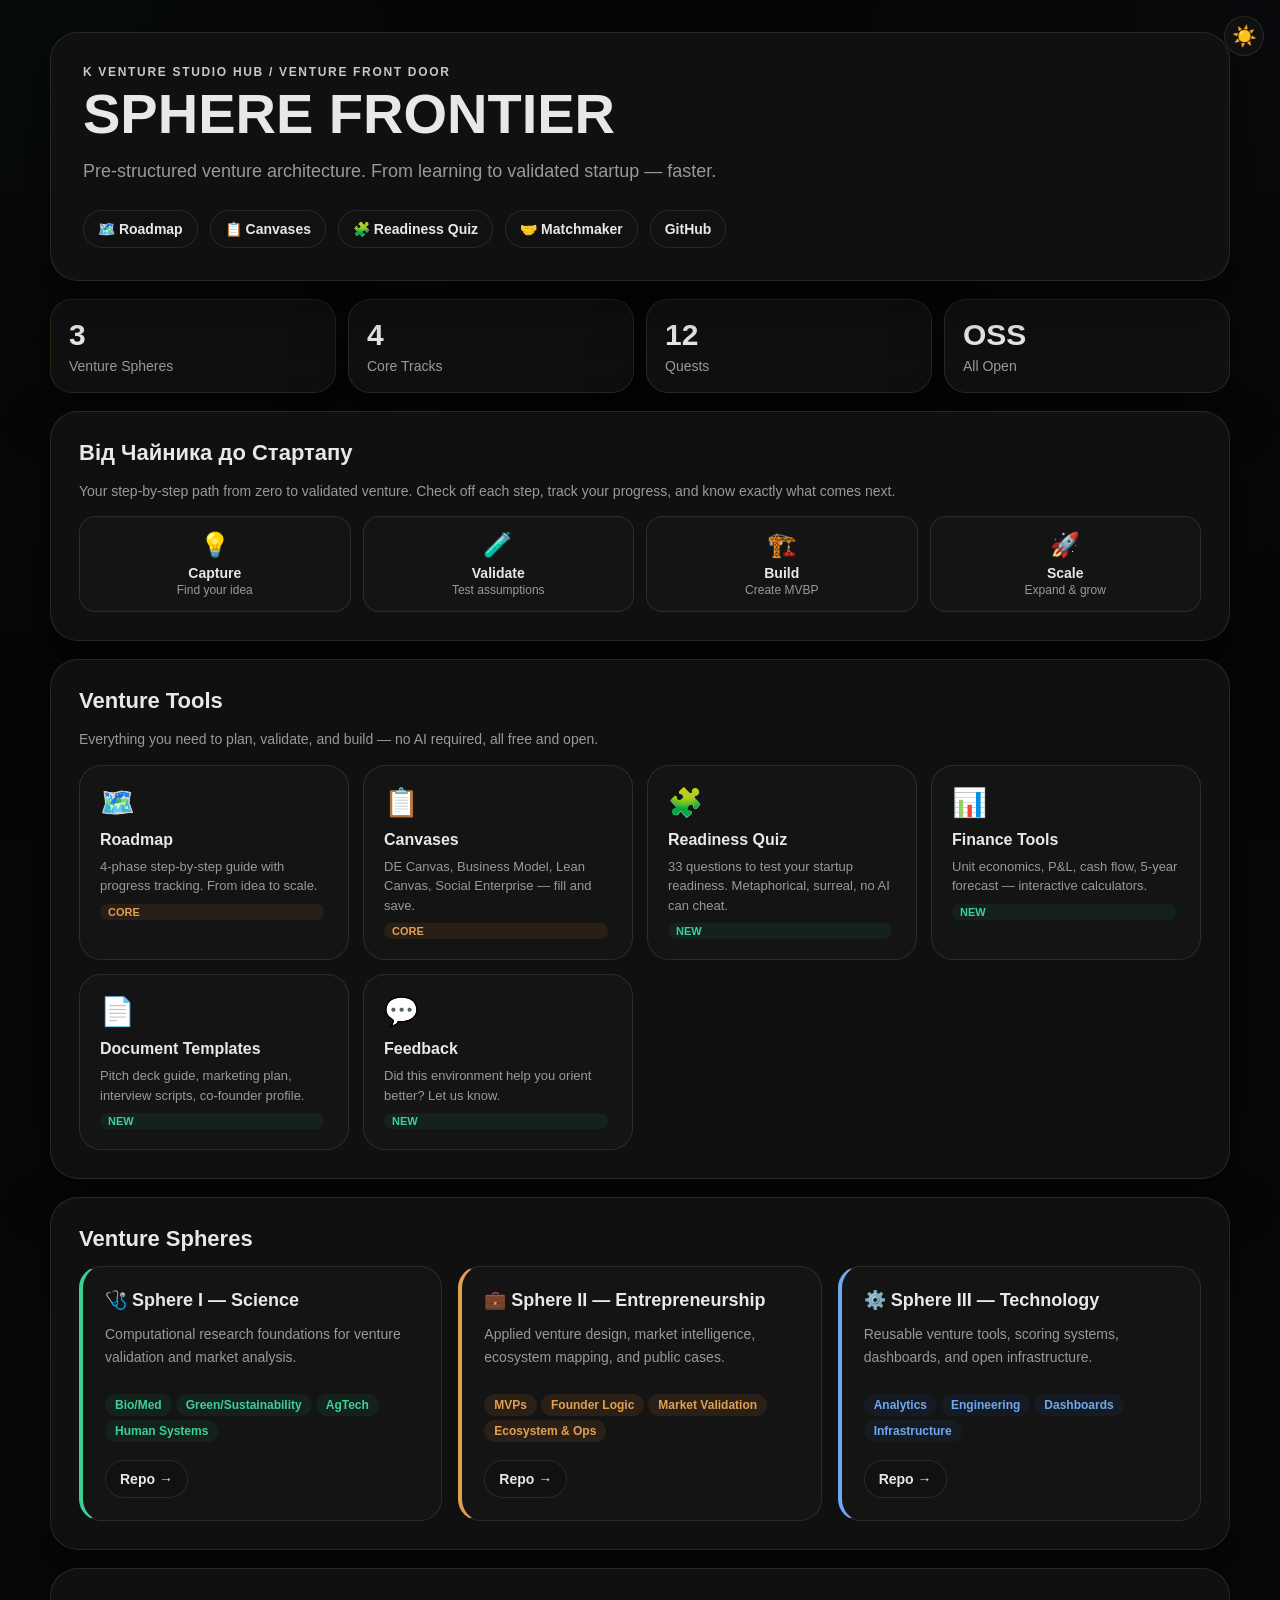
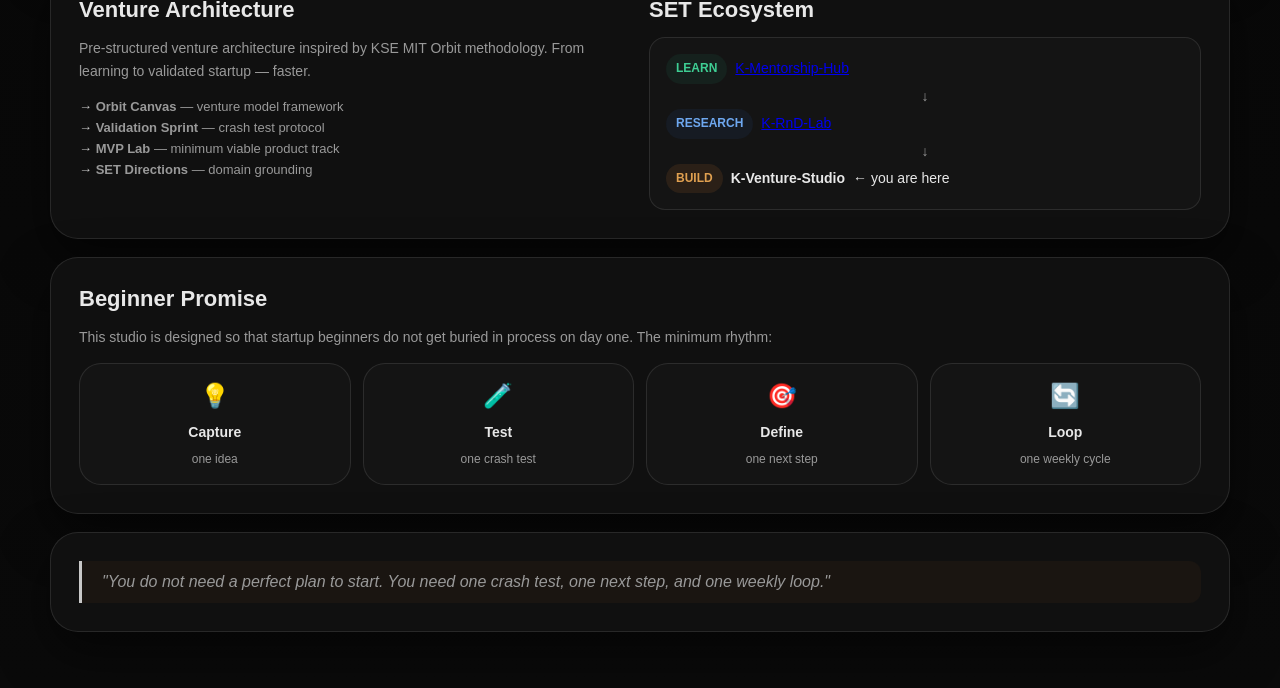
==== index.html @ 13db9752 "feat: add Matchmaker page - founder personality quiz, co-founder compass, idea readiness" ====
<!doctype html>
<html lang="en">
<head>
  <meta charset="utf-8">
  <meta name="viewport" content="width=device-width, initial-scale=1">
  <title>K Venture Studio Hub — SPHERE FRONTIER</title>
  <link rel="stylesheet" href="./assets/css/venture-studio.css">
  <style>
    .tool-grid{display:grid;grid-template-columns:repeat(auto-fill,minmax(260px,1fr));gap:14px;margin-top:14px}
    .tool-card{background:var(--card-bg);border:1px solid var(--line);border-radius:22px;padding:20px;display:flex;flex-direction:column;gap:8px;transition:all .15s;cursor:pointer;text-decoration:none;color:var(--ink)}
    .tool-card:hover{border-color:var(--accent);transform:translateY(-2px);box-shadow:0 8px 24px rgba(0,0,0,.08)}
    .tool-icon{font-size:28px;margin-bottom:4px}
    .tool-card h3{margin:0;font-size:16px}
    .tool-card p{margin:0;color:var(--muted);font-size:13px;line-height:1.5}
    .tool-tag{display:inline-block;font-size:11px;font-weight:700;padding:2px 8px;border-radius:999px;margin-right:4px}
    .tag-core{background:rgba(181,107,45,.12);color:var(--entrepreneurship)}
    .tag-new{background:rgba(30,122,94,.12);color:var(--science)}
    [data-theme="dark"] .tag-core{color:#e0a050}
    [data-theme="dark"] .tag-new{color:#3ecf94}
    .roadmap-preview{display:grid;grid-template-columns:repeat(4,1fr);gap:12px;margin-top:14px}
    .roadmap-step{text-align:center;padding:14px 8px;background:var(--card-bg);border:1px solid var(--line);border-radius:16px;transition:all .15s;text-decoration:none;color:var(--ink)}
    .roadmap-step:hover{border-color:var(--accent)}
    .roadmap-step .step-icon{font-size:24px}
    .roadmap-step .step-title{font-weight:700;font-size:14px;margin-top:6px}
    .roadmap-step .step-sub{color:var(--muted);font-size:12px;margin-top:2px}
    @media(max-width:768px){.roadmap-preview{grid-template-columns:1fr 1fr}.tool-grid{grid-template-columns:1fr}}
  </style>
</head>
<body>
  <button class="theme-toggle" id="themeToggle" aria-label="Toggle theme">🌙</button>
  <script>const t=localStorage.getItem("theme")||"dark";document.documentElement.setAttribute("data-theme",t);document.getElementById("themeToggle").textContent=t==="dark"?"☀️":"🌙";</script>
  <main class="page">
    <section class="hero">
      <p class="eyebrow">K Venture Studio Hub / venture front door</p>
      <h1>SPHERE FRONTIER</h1>
      <p class="lede">Pre-structured venture architecture. From learning to validated startup — faster.</p>
      <div class="hero-links">
        <a href="./roadmap.html">🗺️ Roadmap</a>
        <a href="./canvas.html">📋 Canvases</a>
        <a href="./quiz.html">🧩 Readiness Quiz</a>
        <a href="./matchmaker.html">🤝 Matchmaker</a>
        <a href="https://github.com/K-Venture-Studio-Hub" target="_blank" rel="noreferrer">GitHub</a>
      </div>
    </section>

    <section class="stats-row">
      <div class="stat-card entrepreneurship">
        <div class="stat-value">3</div>
        <div class="stat-label">Venture Spheres</div>
      </div>
      <div class="stat-card">
        <div class="stat-value">4</div>
        <div class="stat-label">Core Tracks</div>
      </div>
      <div class="stat-card">
        <div class="stat-value">12</div>
        <div class="stat-label">Quests</div>
      </div>
      <div class="stat-card">
        <div class="stat-value">OSS</div>
        <div class="stat-label">All Open</div>
      </div>
    </section>

    <section class="panel-section">
      <h2>Від Чайника до Стартапу</h2>
      <p style="color:var(--muted);font-size:14px;line-height:1.6">Your step-by-step path from zero to validated venture. Check off each step, track your progress, and know exactly what comes next.</p>
      <div class="roadmap-preview">
        <a href="./roadmap.html#phase-capture" class="roadmap-step">
          <div class="step-icon">💡</div>
          <div class="step-title">Capture</div>
          <div class="step-sub">Find your idea</div>
        </a>
        <a href="./roadmap.html#phase-validate" class="roadmap-step">
          <div class="step-icon">🧪</div>
          <div class="step-title">Validate</div>
          <div class="step-sub">Test assumptions</div>
        </a>
        <a href="./roadmap.html#phase-build" class="roadmap-step">
          <div class="step-icon">🏗️</div>
          <div class="step-title">Build</div>
          <div class="step-sub">Create MVBP</div>
        </a>
        <a href="./roadmap.html#phase-scale" class="roadmap-step">
          <div class="step-icon">🚀</div>
          <div class="step-title">Scale</div>
          <div class="step-sub">Expand & grow</div>
        </a>
      </div>
    </section>

    <section class="panel-section">
      <h2>Venture Tools</h2>
      <p style="color:var(--muted);font-size:14px;line-height:1.6">Everything you need to plan, validate, and build — no AI required, all free and open.</p>
      <div class="tool-grid">
        <a href="./roadmap.html" class="tool-card">
          <div class="tool-icon">🗺️</div>
          <h3>Roadmap</h3>
          <p>4-phase step-by-step guide with progress tracking. From idea to scale.</p>
          <span class="tool-tag tag-core">CORE</span>
        </a>
        <a href="./canvas.html" class="tool-card">
          <div class="tool-icon">📋</div>
          <h3>Canvases</h3>
          <p>DE Canvas, Business Model, Lean Canvas, Social Enterprise — fill and save.</p>
          <span class="tool-tag tag-core">CORE</span>
        </a>
        <a href="./quiz.html" class="tool-card">
          <div class="tool-icon">🧩</div>
          <h3>Readiness Quiz</h3>
          <p>33 questions to test your startup readiness. Metaphorical, surreal, no AI can cheat.</p>
          <span class="tool-tag tag-new">NEW</span>
        </a>
        <a href="./finance.html" class="tool-card">
          <div class="tool-icon">📊</div>
          <h3>Finance Tools</h3>
          <p>Unit economics, P&L, cash flow, 5-year forecast — interactive calculators.</p>
          <span class="tool-tag tag-new">NEW</span>
        </a>
        <a href="./templates.html" class="tool-card">
          <div class="tool-icon">📄</div>
          <h3>Document Templates</h3>
          <p>Pitch deck guide, marketing plan, interview scripts, co-founder profile.</p>
          <span class="tool-tag tag-new">NEW</span>
        </a>
        <a href="./feedback.html" class="tool-card">
          <div class="tool-icon">💬</div>
          <h3>Feedback</h3>
          <p>Did this environment help you orient better? Let us know.</p>
          <span class="tool-tag tag-new">NEW</span>
        </a>
      </div>
    </section>

    <section class="panel-section">
      <h2>Venture Spheres</h2>
      <div class="sphere-grid">
        <article class="sphere-card sphere-s">
          <h3>🩺 Sphere I — Science</h3>
          <p>Computational research foundations for venture validation and market analysis.</p>
          <div style="display:flex;gap:4px;flex-wrap:wrap;margin:6px 0"><span class="chip chip-s">Bio/Med</span><span class="chip chip-s">Green/Sustainability</span><span class="chip chip-s">AgTech</span><span class="chip chip-s">Human Systems</span></div>
          <div class="card-links">
            <a href="https://github.com/K-RnD-Lab/SPHERE-I-SCIENCE" target="_blank" rel="noreferrer" class="link-pill">Repo →</a>
          </div>
        </article>
        <article class="sphere-card sphere-e">
          <h3>💼 Sphere II — Entrepreneurship</h3>
          <p>Applied venture design, market intelligence, ecosystem mapping, and public cases.</p>
          <div style="display:flex;gap:4px;flex-wrap:wrap;margin:6px 0"><span class="chip chip-e">MVPs</span><span class="chip chip-e">Founder Logic</span><span class="chip chip-e">Market Validation</span><span class="chip chip-e">Ecosystem & Ops</span></div>
          <div class="card-links">
            <a href="https://github.com/K-Venture-Studio-Hub/SPHERE-II-ENTREPRENEURSHIP" target="_blank" rel="noreferrer" class="link-pill">Repo →</a>
          </div>
        </article>
        <article class="sphere-card sphere-t">
          <h3>⚙️ Sphere III — Technology</h3>
          <p>Reusable venture tools, scoring systems, dashboards, and open infrastructure.</p>
          <div style="display:flex;gap:4px;flex-wrap:wrap;margin:6px 0"><span class="chip chip-t">Analytics</span><span class="chip chip-t">Engineering</span><span class="chip chip-t">Dashboards</span><span class="chip chip-t">Infrastructure</span></div>
          <div class="card-links">
            <a href="https://github.com/K-RnD-Lab/SPHERE-III-TECHNOLOGY" target="_blank" rel="noreferrer" class="link-pill">Repo →</a>
          </div>
        </article>
      </div>
    </section>

    <section class="panel-section">
      <div style="display:grid;grid-template-columns:1fr 1fr;gap:18px">
        <div>
          <h2>Venture Architecture</h2>
          <p style="color:var(--muted);font-size:14px;line-height:1.6">Pre-structured venture architecture inspired by KSE MIT Orbit methodology. From learning to validated startup — faster.</p>
          <ul class="venture-list">
            <li><strong>Orbit Canvas</strong> — venture model framework</li>
            <li><strong>Validation Sprint</strong> — crash test protocol</li>
            <li><strong>MVP Lab</strong> — minimum viable product track</li>
            <li><strong>SET Directions</strong> — domain grounding</li>
          </ul>
        </div>
        <div>
          <h2>SET Ecosystem</h2>
          <div style="background:var(--card-bg);border:1px solid var(--line);border-radius:16px;padding:16px;font-size:14px;line-height:1.8">
            <div style="display:flex;align-items:center;gap:8px"><span class="chip chip-s">LEARN</span> <a href="https://sphere-mentorship-hub.vercel.app" target="_blank" rel="noreferrer">K-Mentorship-Hub</a></div>
            <div style="text-align:center;color:var(--muted)">↓</div>
            <div style="display:flex;align-items:center;gap:8px"><span class="chip chip-t">RESEARCH</span> <a href="https://sphere-rnd-lab.vercel.app" target="_blank" rel="noreferrer">K-RnD-Lab</a></div>
            <div style="text-align:center;color:var(--muted)">↓</div>
            <div style="display:flex;align-items:center;gap:8px"><span class="chip chip-e">BUILD</span> <strong>K-Venture-Studio</strong> ← you are here</div>
          </div>
        </div>
      </div>
    </section>

    <section class="panel-section">
      <h2>Beginner Promise</h2>
      <p style="color:var(--muted);font-size:14px;line-height:1.6">This studio is designed so that startup beginners do not get buried in process on day one. The minimum rhythm:</p>
      <div style="display:grid;grid-template-columns:repeat(4,1fr);gap:12px;margin-top:14px">
        <div class="direction-card" style="text-align:center">
          <div style="font-size:24px">💡</div>
          <div style="font-weight:700;font-size:14px;margin-top:4px">Capture</div>
          <div style="color:var(--muted);font-size:12px;margin-top:2px">one idea</div>
        </div>
        <div class="direction-card" style="text-align:center">
          <div style="font-size:24px">🧪</div>
          <div style="font-weight:700;font-size:14px;margin-top:4px">Test</div>
          <div style="color:var(--muted);font-size:12px;margin-top:2px">one crash test</div>
        </div>
        <div class="direction-card" style="text-align:center">
          <div style="font-size:24px">🎯</div>
          <div style="font-weight:700;font-size:14px;margin-top:4px">Define</div>
          <div style="color:var(--muted);font-size:12px;margin-top:2px">one next step</div>
        </div>
        <div class="direction-card" style="text-align:center">
          <div style="font-size:24px">🔄</div>
          <div style="font-weight:700;font-size:14px;margin-top:4px">Loop</div>
          <div style="color:var(--muted);font-size:12px;margin-top:2px">one weekly cycle</div>
        </div>
      </div>
    </section>

    <section class="panel-section">
      <blockquote style="border-left:3px solid var(--accent);margin:0;padding:12px 20px;background:rgba(181,107,45,.06);border-radius:0 12px 12px 0;font-style:italic;color:var(--muted)">
        "You do not need a perfect plan to start. You need one crash test, one next step, and one weekly loop."
      </blockquote>
    </section>
  </main>
  <script>document.getElementById("themeToggle").addEventListener("click",function(){const c=this.textContent==="🌙"?"dark":"light";document.documentElement.setAttribute("data-theme",c);localStorage.setItem("theme",c);this.textContent=c==="dark"?"☀️":"🌙";});</script>
</body>
</html>
---- assets/css/venture-studio.css ----
/* K Venture Studio Hub — warm amber/brown palette (default) */
:root{
  --bg:#f5f1e8;
  --panel:rgba(255,252,246,.88);
  --ink:#1a1207;
  --muted:#6b5c3e;
  --line:rgba(26,18,7,.12);
  --accent:#b56b2d;
  --accent-2:#1e7a5e;
  --science:#1e7a5e;
  --entrepreneurship:#b56b2d;
  --technology:#244f8f;
  --shadow:0 20px 50px rgba(26,18,7,.08);
  --card-bg:#fffdfa;
  --input-bg:#fff;
}
/* Dark theme — black */
[data-theme="dark"]{
  --bg:#0a0a0a;
  --panel:rgba(18,18,18,.92);
  --ink:#e8e8e8;
  --muted:#999;
  --line:rgba(255,255,255,.1);
  --accent:#c8c8c8;
  --accent-2:#3ecf94;
  --science:#3ecf94;
  --entrepreneurship:#e0a050;
  --technology:#6ea8f0;
  --shadow:0 20px 50px rgba(0,0,0,.5);
  --card-bg:#141414;
  --input-bg:#111;
}
*{box-sizing:border-box}
body{
  margin:0;
  color:var(--ink);
  background:
    radial-gradient(circle at top left,rgba(30,122,94,.14),transparent 26%),
    radial-gradient(circle at top right,rgba(181,107,45,.14),transparent 24%),
    linear-gradient(180deg,color-mix(in srgb,var(--bg) 0%,#faf7f1) 0%,var(--bg) 100%);
  font-family:"Segoe UI","Inter",sans-serif;
  transition:background .3s,color .3s;
}
[data-theme="dark"] body{
  background:
    radial-gradient(circle at top left,rgba(62,207,148,.03),transparent 26%),
    radial-gradient(circle at top right,rgba(110,168,240,.03),transparent 24%),
    linear-gradient(180deg,#050505 0%,var(--bg) 100%);
}
.page{width:min(1180px,calc(100vw - 32px));margin:0 auto;padding:32px 0 56px}
.hero,.panel-section{background:var(--panel);backdrop-filter:blur(10px);border:1px solid var(--line);border-radius:28px;box-shadow:var(--shadow)}
.hero{padding:32px}
.panel-section{padding:28px;margin-top:18px}
.panel-section h2{margin:0 0 14px;font-size:22px}
.eyebrow{margin:0 0 8px;text-transform:uppercase;letter-spacing:.14em;font-size:12px;color:var(--accent);font-weight:700}
.hero h1{margin:0;font-size:clamp(34px,5vw,56px);line-height:.95}
.lede{max-width:760px;color:var(--muted);font-size:18px;line-height:1.55}
.hero-links{display:flex;gap:12px;flex-wrap:wrap;margin-top:24px}
.hero-links a,.link-pill{text-decoration:none;border:1px solid var(--line);color:var(--ink);background:var(--input-bg);padding:10px 14px;border-radius:999px;font-weight:600;font-size:14px;transition:all .15s}
.hero-links a:hover,.link-pill:hover{background:var(--ink);color:#fff}
.breadcrumb{margin:0 0 16px;font-size:13px;color:var(--muted)}
.breadcrumb a{color:var(--accent);text-decoration:none}
.breadcrumb a:hover{text-decoration:underline}
.md-content{background:var(--panel);backdrop-filter:blur(10px);border:1px solid var(--line);border-radius:28px;box-shadow:var(--shadow);padding:36px 40px;max-width:860px}
.md-content h1{font-size:clamp(1.8rem,4vw,2.6rem);margin:0 0 16px;border-bottom:2px solid var(--line);padding-bottom:12px}
.md-content h2{font-size:1.5rem;margin:32px 0 12px;color:var(--ink)}
.md-content h3{font-size:1.15rem;margin:24px 0 8px;color:var(--muted)}
.md-content p{line-height:1.7;margin:0 0 12px}
.md-content ul,.md-content ol{padding-left:24px;margin:0 0 12px}
.md-content li{line-height:1.6;margin:4px 0}
.md-content blockquote{border-left:3px solid var(--accent);margin:16px 0;padding:8px 16px;background:rgba(30,122,94,.06);border-radius:0 12px 12px 0;font-style:italic;color:var(--muted)}
.md-content code{background:rgba(19,33,28,.08);padding:2px 6px;border-radius:4px;font-size:.88em;font-family:"Cascadia Code",Fira Code,monospace}
.md-content pre{background:rgba(19,33,28,.06);border:1px solid var(--line);border-radius:12px;padding:16px;overflow-x:auto;margin:12px 0}
.md-content pre code{background:none;padding:0;font-size:.82em;line-height:1.5}
.md-content table{width:100%;border-collapse:collapse;margin:12px 0;font-size:.88em}
.md-content th,.md-content td{border:1px solid var(--line);padding:8px 12px;text-align:left}
.md-content th{background:rgba(19,33,28,.05);font-weight:600}
.md-content tr:hover{background:rgba(19,33,28,.03)}
.md-content hr{border:none;border-top:1px solid var(--line);margin:24px 0}
.md-content details{border:1px solid var(--line);border-radius:12px;padding:12px 16px;margin:12px 0;background:rgba(255,255,255,.6)}
.md-content summary{cursor:pointer;font-weight:600;color:var(--muted);user-select:none}
.md-content details[open] summary{margin-bottom:8px;padding-bottom:8px;border-bottom:1px solid var(--line)}
.md-content a{color:var(--technology);text-decoration:none}
.md-content a:hover{text-decoration:underline}
.md-content.sphere-S blockquote{border-left-color:var(--science);background:rgba(30,122,94,.06)}
.md-content.sphere-E blockquote{border-left-color:var(--entrepreneurship);background:rgba(181,107,45,.06)}
.md-content.sphere-T blockquote{border-left-color:var(--technology);background:rgba(36,79,143,.06)}
.quest-layout{display:grid;grid-template-columns:240px 1fr;gap:24px}
.quest-nav{background:var(--panel);backdrop-filter:blur(10px);border:1px solid var(--line);border-radius:28px;box-shadow:var(--shadow);padding:20px 16px;position:sticky;top:24px;max-height:calc(100vh - 48px);overflow-y:auto}
.quest-nav h2{font-size:1rem;margin:0 0 12px}
.quest-nav h3{font-size:.82rem;margin:10px 0 4px}
.quest-nav a{display:block;color:var(--muted);font-size:.78rem;padding:3px 0 3px 12px;text-decoration:none;border-left:2px solid transparent;transition:all .15s}
.quest-nav a:hover,.quest-nav a.active{color:var(--ink);border-left-color:var(--technology)}
.quest-nav .nav-S a:hover,.quest-nav .nav-S a.active{border-left-color:var(--science)}
.quest-nav .nav-E a:hover,.quest-nav .nav-E a.active{border-left-color:var(--entrepreneurship)}
.quest-nav .nav-T a:hover,.quest-nav .nav-T a.active{border-left-color:var(--technology)}
.back-link{display:inline-block;color:var(--muted);font-size:.8rem;margin-bottom:12px;text-decoration:none}
.back-link:hover{color:var(--ink)}
.stats-row{display:grid;grid-template-columns:repeat(auto-fit,minmax(140px,1fr));gap:12px;margin:18px 0}
.stat-card{background:var(--panel);border:1px solid var(--line);border-radius:22px;padding:18px;box-shadow:var(--shadow)}
.stat-card.science{border-color:rgba(30,122,94,.2)}
.stat-card.entrepreneurship{border-color:rgba(181,107,45,.2)}
.stat-card.technology{border-color:rgba(36,79,143,.2)}
.stat-value{font-size:30px;font-weight:700}
.stat-label{margin-top:6px;color:var(--muted);font-size:14px}
/* Direction cards */
.direction-card{background:var(--card-bg);border:1px solid var(--line);border-radius:22px;padding:18px;display:flex;flex-direction:column;gap:10px}
.direction-card.active{border-color:var(--accent);box-shadow:0 0 0 2px rgba(30,122,94,.15)}
.direction-topline{display:flex;gap:8px;flex-wrap:wrap;align-items:center}
.chip{border-radius:999px;padding:4px 10px;font-size:12px;font-weight:700}
.chip-s{background:rgba(30,122,94,.12);color:var(--science)}
.chip-e{background:rgba(181,107,45,.14);color:var(--entrepreneurship)}
.chip-t{background:rgba(36,79,143,.12);color:var(--technology)}
.chip-bridge{background:rgba(101,63,153,.1);color:#653f99}
.chip.subtle{background:var(--line);color:var(--muted)}
.direction-card h3{margin:0;font-size:18px}
.direction-card p{margin:0;color:var(--muted);font-size:14px;line-height:1.5}
.card-meta{font-size:13px;color:var(--muted)}
.card-meta a{color:var(--technology);text-decoration:none}
.card-meta a:hover{text-decoration:underline}
.direction-card details{border:1px solid var(--line);border-radius:12px;padding:8px 12px;font-size:13px;background:var(--card-bg)}
.direction-card summary{cursor:pointer;font-weight:600;color:var(--muted);font-size:13px;user-select:none}
.direction-card details[open] summary{margin-bottom:4px;padding-bottom:4px;border-bottom:1px solid var(--line)}
.direction-card ul{margin:4px 0 0;padding-left:18px;color:var(--ink);font-size:13px}
.direction-card li{margin:2px 0;line-height:1.4}
.direction-card li a{color:var(--technology);text-decoration:none}
.direction-card li a:hover{text-decoration:underline}
.resource-list{list-style:none;padding:0!important;margin:4px 0 0!important}
.resource-list li{padding:3px 0}
.resource-list li::before{content:"→ ";color:var(--accent)}
.card-actions{display:flex;gap:8px;flex-wrap:wrap;margin-top:auto;padding-top:8px}
.card-actions button,.card-actions a{text-decoration:none;border:1px solid var(--line);color:var(--ink);background:var(--input-bg);padding:8px 14px;border-radius:999px;font-weight:600;font-size:13px;cursor:pointer;transition:all .15s}
.card-actions button:hover,.card-actions a:hover{background:var(--ink);color:#fff}

/* Mission Lab */
.mission-header{display:flex;justify-content:space-between;align-items:flex-start;gap:16px;margin-bottom:16px;flex-wrap:wrap}
.mission-header .eyebrow{margin:0 0 4px}
.mission-header h3{margin:0;font-size:20px}
.mission-header p{margin:4px 0 0;color:var(--muted);font-size:14px}
.mission-progress{min-width:140px;text-align:right}
.progress-bar{height:8px;background:rgba(19,33,28,.08);border-radius:999px;overflow:hidden}
.progress-fill{height:100%;background:var(--accent);border-radius:999px;transition:width .3s}
.progress-copy{margin:4px 0 0;font-size:13px;color:var(--muted)}
.mission-grid{display:grid;grid-template-columns:1fr 1fr;gap:14px}
.mission-section{background:var(--card-bg);border:1px solid var(--line);border-radius:16px;padding:14px}
.mission-section.full-span{grid-column:1/-1}
.mission-section h3{margin:0 0 8px;font-size:15px}
.pill-row{display:flex;gap:6px;flex-wrap:wrap}
.pill-button{border:1px solid var(--line);background:var(--input-bg);color:var(--ink);padding:6px 12px;border-radius:999px;font-size:13px;cursor:pointer;transition:all .15s}
.pill-button.active{background:var(--ink);color:#fff;border-color:var(--ink)}
.pill-button:hover{border-color:var(--accent)}
.checklist{display:flex;flex-direction:column;gap:6px}
.check-item{display:flex;gap:8px;align-items:flex-start;font-size:14px;cursor:pointer}
.check-item input[type="checkbox"]{margin-top:3px;accent-color:var(--accent)}
.check-copy{color:var(--ink);line-height:1.4}
.twist-card{background:rgba(30,122,94,.06);border:1px solid rgba(30,122,94,.15);border-radius:12px;padding:12px;font-style:italic;color:var(--muted);font-size:14px;line-height:1.5}
[data-theme="dark"] .twist-card{background:rgba(62,207,148,.08);border-color:rgba(62,207,148,.2)}
.mission-notes{width:100%;min-height:80px;border:1px solid var(--line);border-radius:12px;padding:10px;font-size:14px;font-family:inherit;background:var(--input-bg);color:var(--ink);resize:vertical}
.mission-notes:focus{outline:none;border-color:var(--accent)}
.mission-actions{display:flex;gap:8px;flex-wrap:wrap;margin-top:14px}
.mission-actions button{border:1px solid var(--line);background:var(--input-bg);color:var(--ink);padding:8px 14px;border-radius:999px;font-size:13px;font-weight:600;cursor:pointer;transition:all .15s}
.mission-actions button:hover{background:var(--ink);color:#fff}

/* Race Simulator */
.horse-option{display:inline-flex;align-items:center;gap:6px;border:1px solid var(--line);background:var(--input-bg);color:var(--ink);padding:8px 14px;border-radius:999px;font-size:13px;font-weight:600;cursor:pointer;transition:all .15s}
.horse-option.active{background:var(--ink);color:#fff;border-color:var(--ink)}
.horse-dot{display:inline-block;width:12px;height:12px;border-radius:50%}
.horse-blue{background:#4f7cff}
.horse-gold{background:#f59e0b}
.horse-green{background:#1e7a5e}
.horse-coral{background:#ef6461}
.horse-purple{background:#8b5cf6}
.horse-amber{background:#d97706}
.horse-teal{background:#14b8a6}
.horse-rose{background:#f43f5e}
.horse-mint{background:#6ee7b7}
.horse-sun{background:#fbbf24}
.horse-indigo{background:#6366f1}
.horse-scarlet{background:#dc2626}
.track-row{display:flex;align-items:center;gap:10px;margin:6px 0}
.track-label{min-width:80px;font-size:13px;font-weight:600;display:flex;align-items:center;gap:6px}
.track{flex:1;height:20px;background:rgba(19,33,28,.06);border-radius:999px;overflow:hidden}
.runner{height:100%;border-radius:999px;transition:width .6s ease;width:0}

/* Dark mode form elements */
[data-theme="dark"] select,[data-theme="dark"] input,[data-theme="dark"] textarea{
  background:#111;color:#e8e8e8;border:1px solid var(--line);
}
[data-theme="dark"] select option{background:#111;color:#e8e8e8}
[data-theme="dark"] .hero-links a:hover,[data-theme="dark"] .link-pill:hover,[data-theme="dark"] .card-actions button:hover,[data-theme="dark"] .card-actions a:hover,[data-theme="dark"] .mission-actions button:hover,[data-theme="dark"] .pill-button.active,[data-theme="dark"] .theme-toggle:hover{background:#1a1a1a;color:#fff;border-color:rgba(255,255,255,.2)}

/* Theme toggle */
.theme-toggle{position:fixed;top:16px;right:16px;z-index:100;width:40px;height:40px;border-radius:50%;border:1px solid var(--line);background:var(--panel);color:var(--ink);font-size:20px;cursor:pointer;display:flex;align-items:center;justify-content:center;transition:all .2s;backdrop-filter:blur(8px)}
.theme-toggle:hover{background:var(--ink);color:var(--bg)}

/* Sphere grid (Venture Studio specific) */
.sphere-grid{display:grid;grid-template-columns:repeat(auto-fill,minmax(280px,1fr));gap:16px}
.sphere-card{background:var(--card-bg);border:1px solid var(--line);border-radius:22px;padding:22px;display:flex;flex-direction:column;gap:8px}
.sphere-card h3{margin:0 0 4px;font-size:18px}
.sphere-card p{margin:0 0 12px;color:var(--muted);font-size:14px;line-height:1.6}
.sphere-s{border-left:4px solid var(--science)}
.sphere-e{border-left:4px solid var(--entrepreneurship)}
.sphere-t{border-left:4px solid var(--technology)}
.card-links{display:flex;gap:8px;flex-wrap:wrap;margin-top:auto;padding-top:4px}
.venture-list{list-style:none;padding:0!important;margin:0 0 10px!important;font-size:13px;color:var(--muted)}
.venture-list li{padding:3px 0}
.venture-list li::before{content:"→ ";color:var(--accent)}

/* Mobile */
@media(max-width:768px){
  .quest-layout{grid-template-columns:1fr}
  .quest-nav{position:static;max-height:none}
  .md-content{padding:20px}
  .mission-grid{grid-template-columns:1fr}
  .mission-header{flex-direction:column}
}
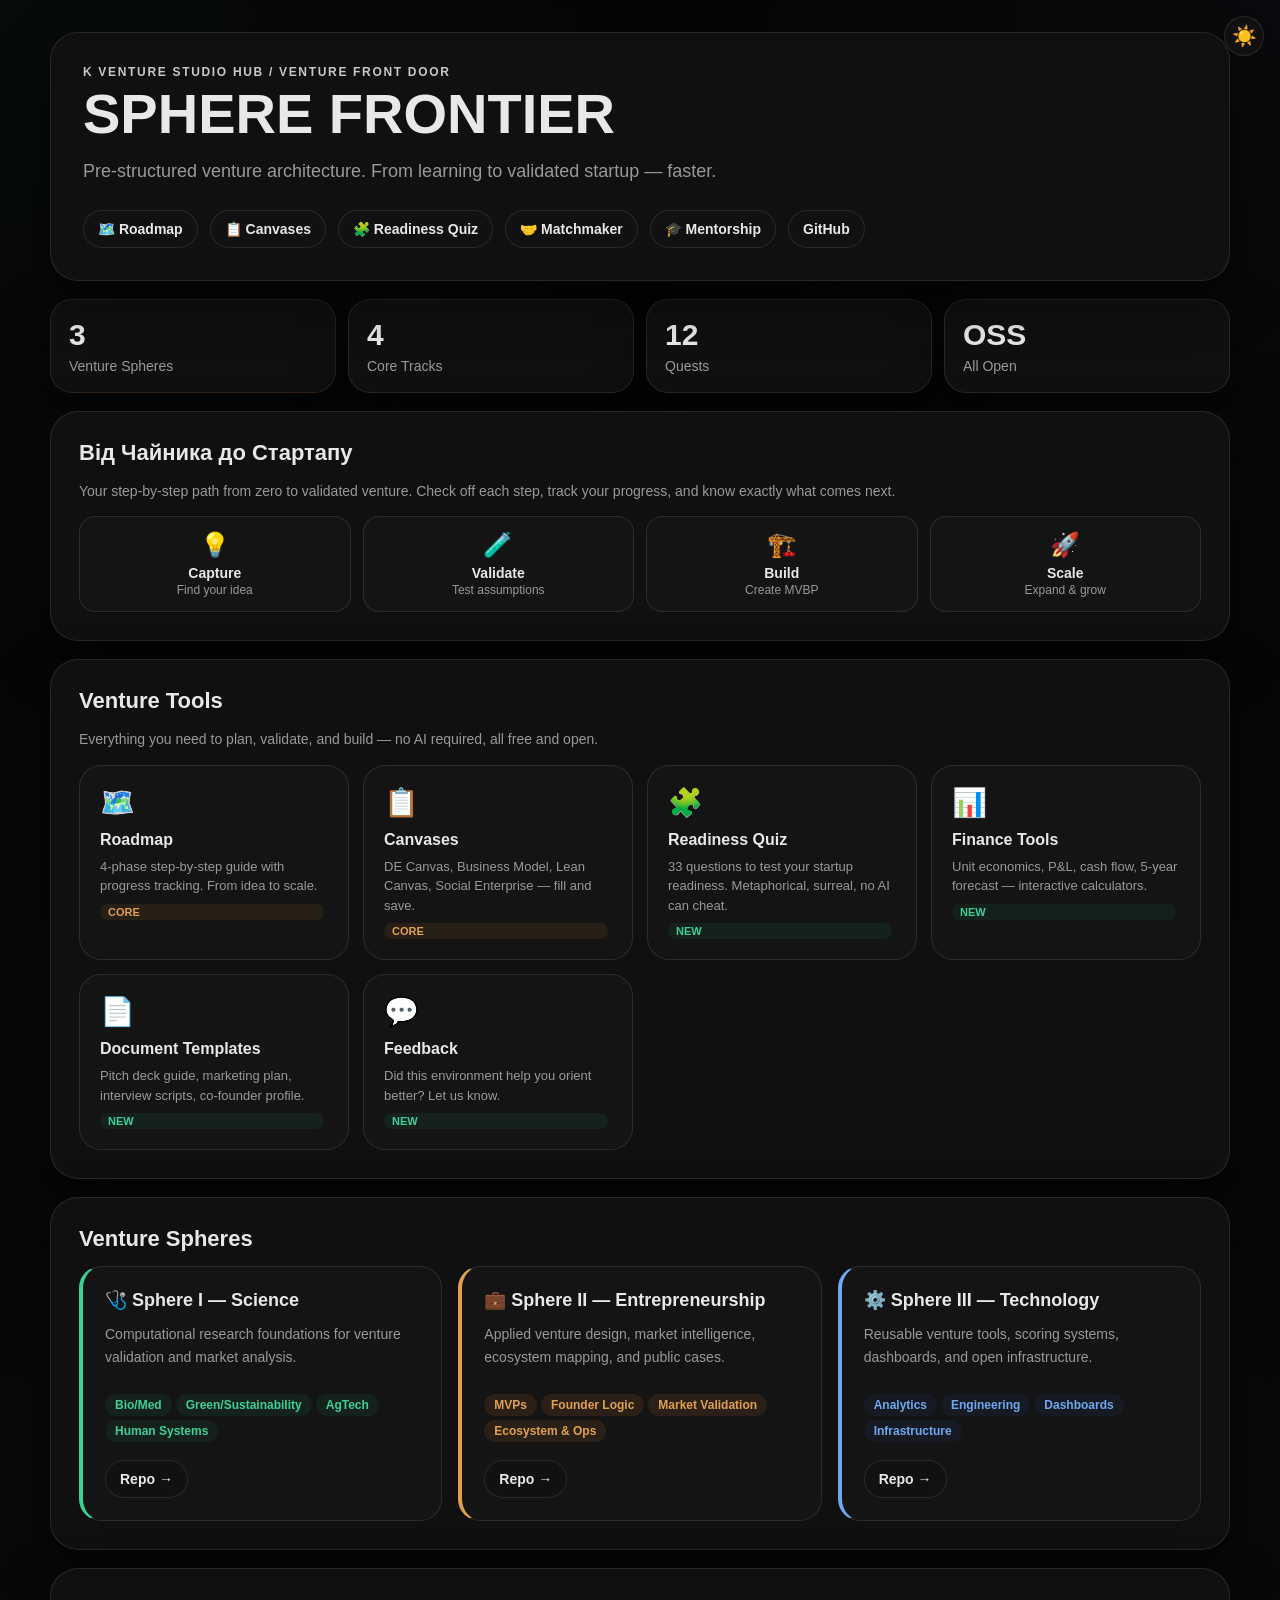
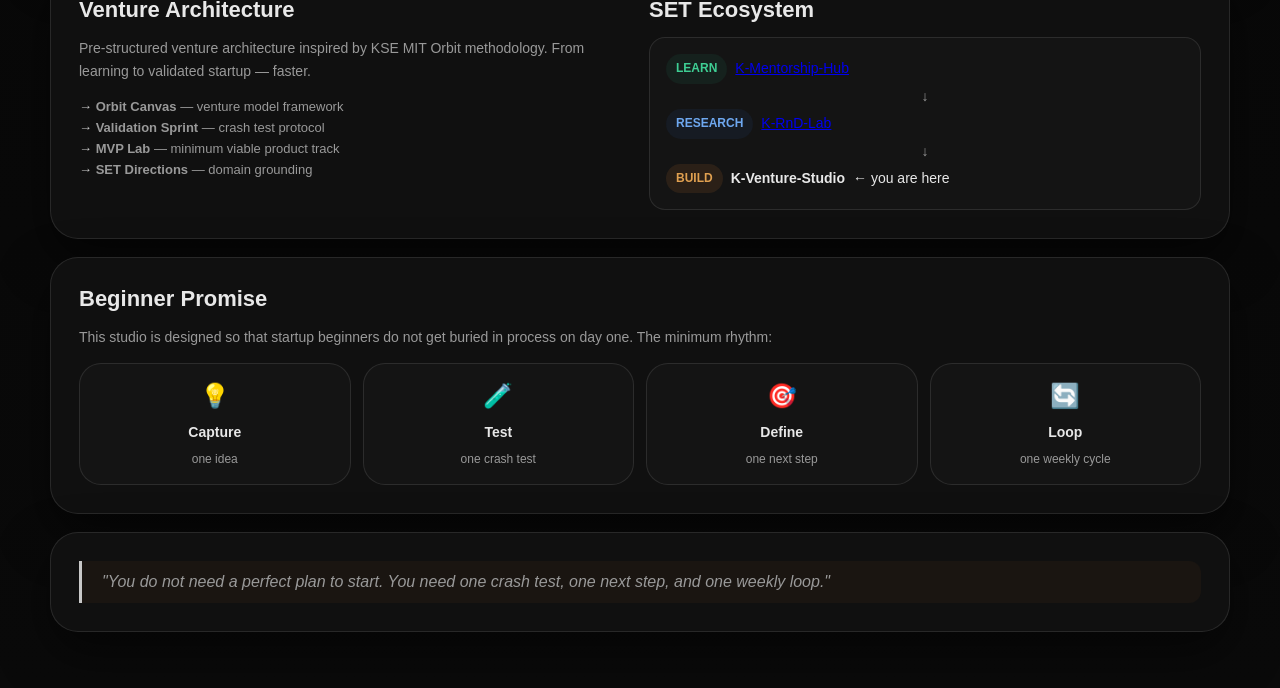
==== commit ae6dacc9: "perf: optimize matchmaker UI speed, add mentorship cross-link" ====
--- a/index.html
+++ b/index.html
@@ -39,6 +39,7 @@
         <a href="./canvas.html">📋 Canvases</a>
         <a href="./quiz.html">🧩 Readiness Quiz</a>
         <a href="./matchmaker.html">🤝 Matchmaker</a>
+        <a href="https://k-mentorship-hub.vercel.app" target="_blank" rel="noreferrer">🎓 Mentorship</a>
         <a href="https://github.com/K-Venture-Studio-Hub" target="_blank" rel="noreferrer">GitHub</a>
       </div>
     </section>
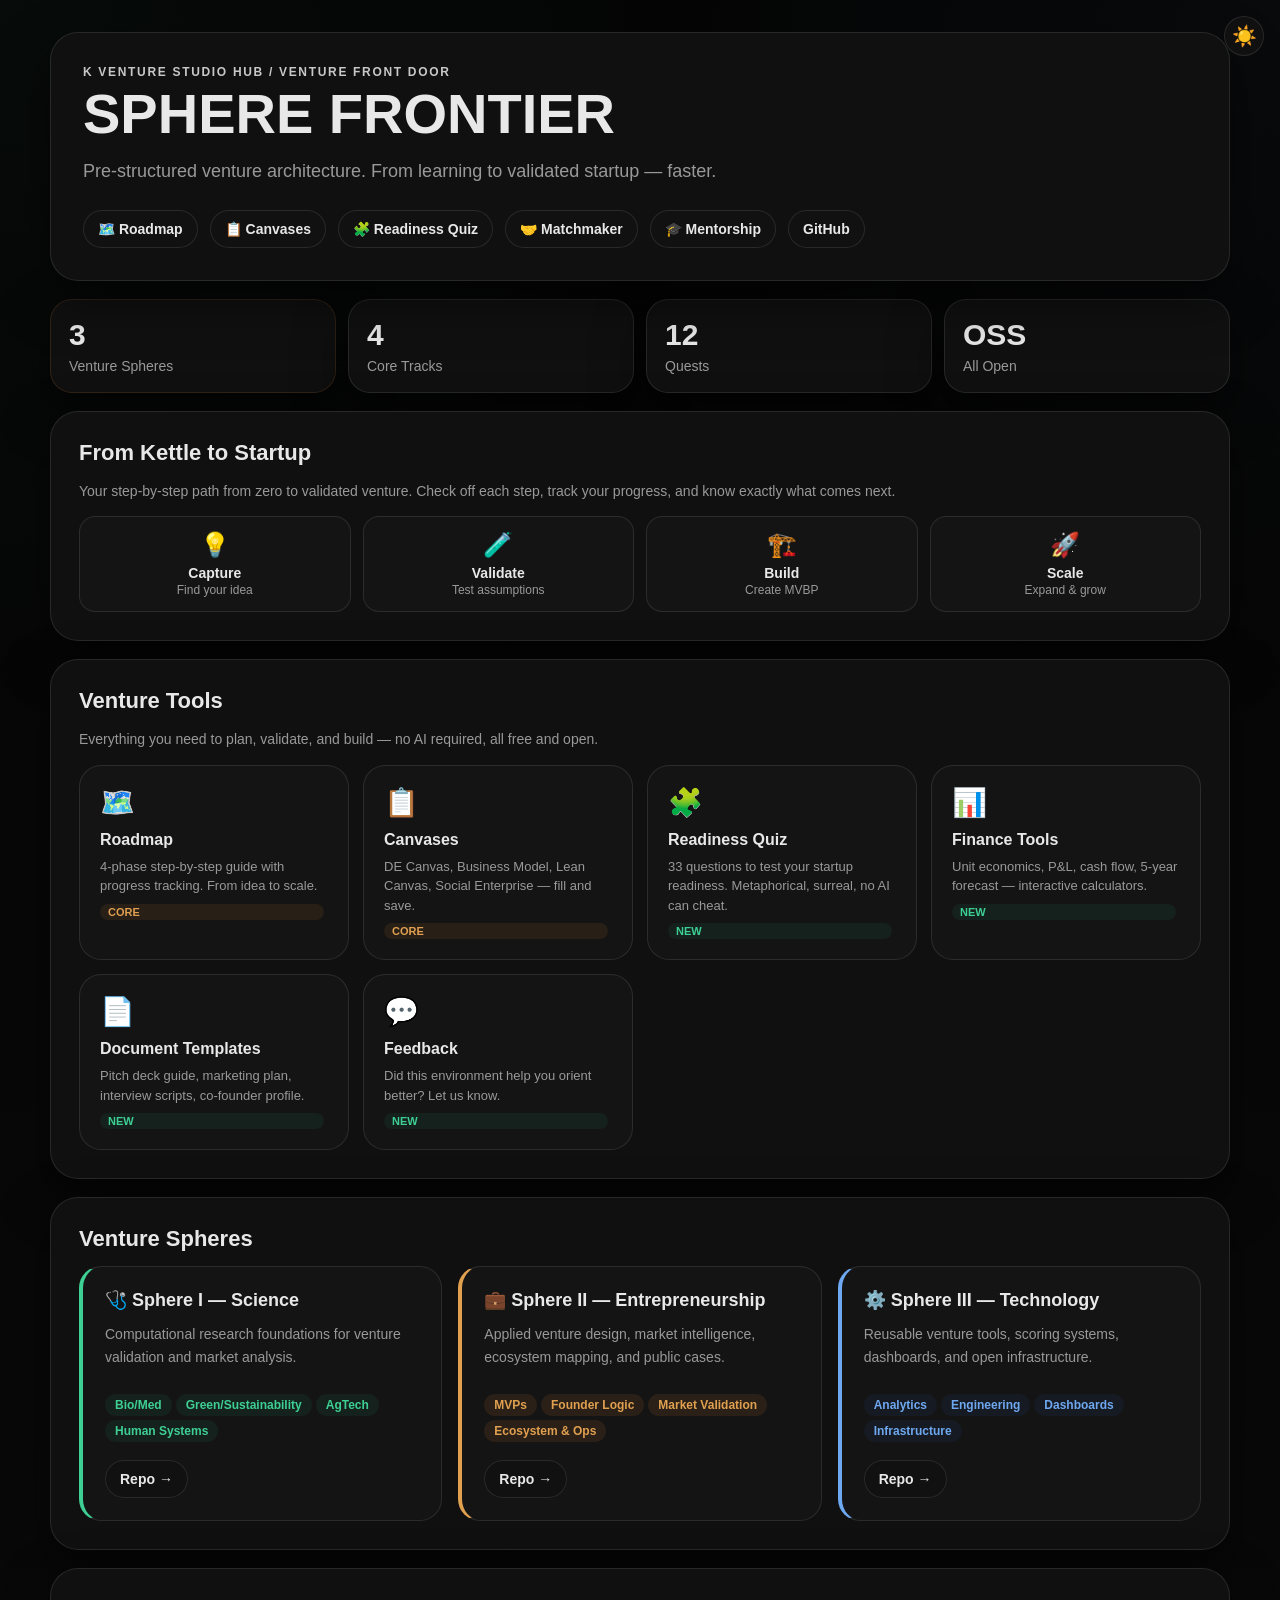
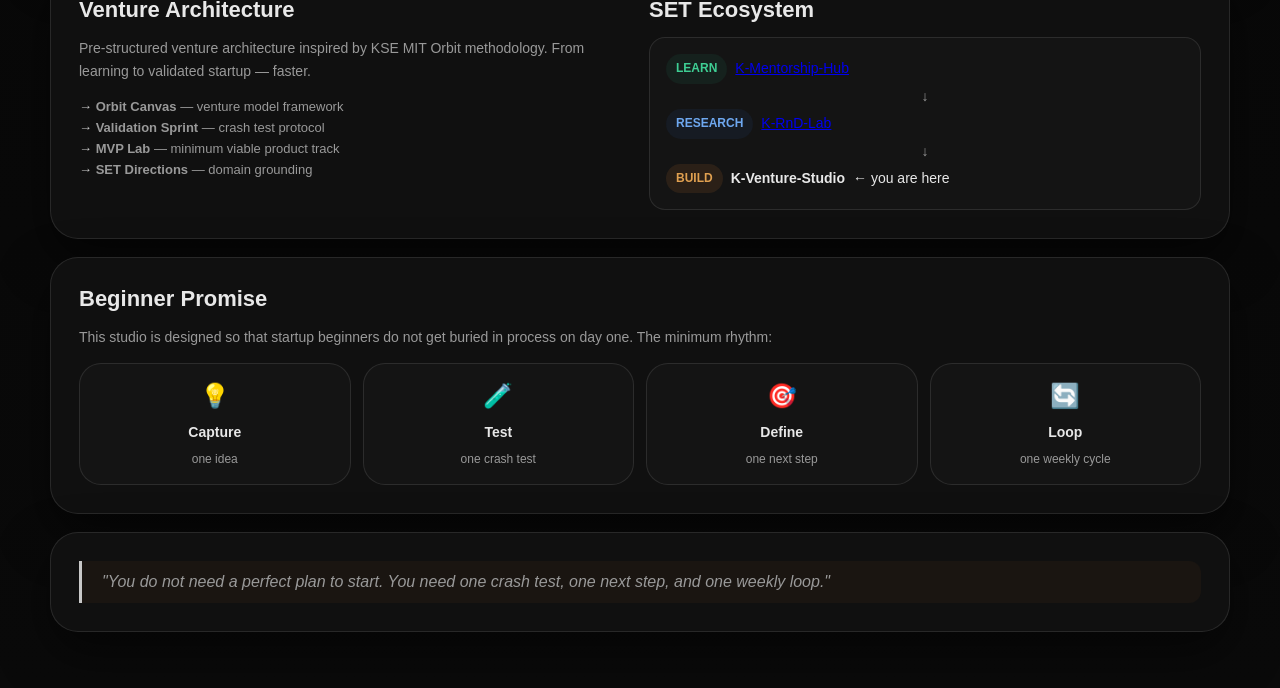
==== commit edf22650: "fix: translate Ukrainian to English in matchmaker flow and index heading" ====
--- a/index.html
+++ b/index.html
@@ -64,7 +64,7 @@
     </section>
 
     <section class="panel-section">
-      <h2>Від Чайника до Стартапу</h2>
+      <h2>From Kettle to Startup</h2>
       <p style="color:var(--muted);font-size:14px;line-height:1.6">Your step-by-step path from zero to validated venture. Check off each step, track your progress, and know exactly what comes next.</p>
       <div class="roadmap-preview">
         <a href="./roadmap.html#phase-capture" class="roadmap-step">
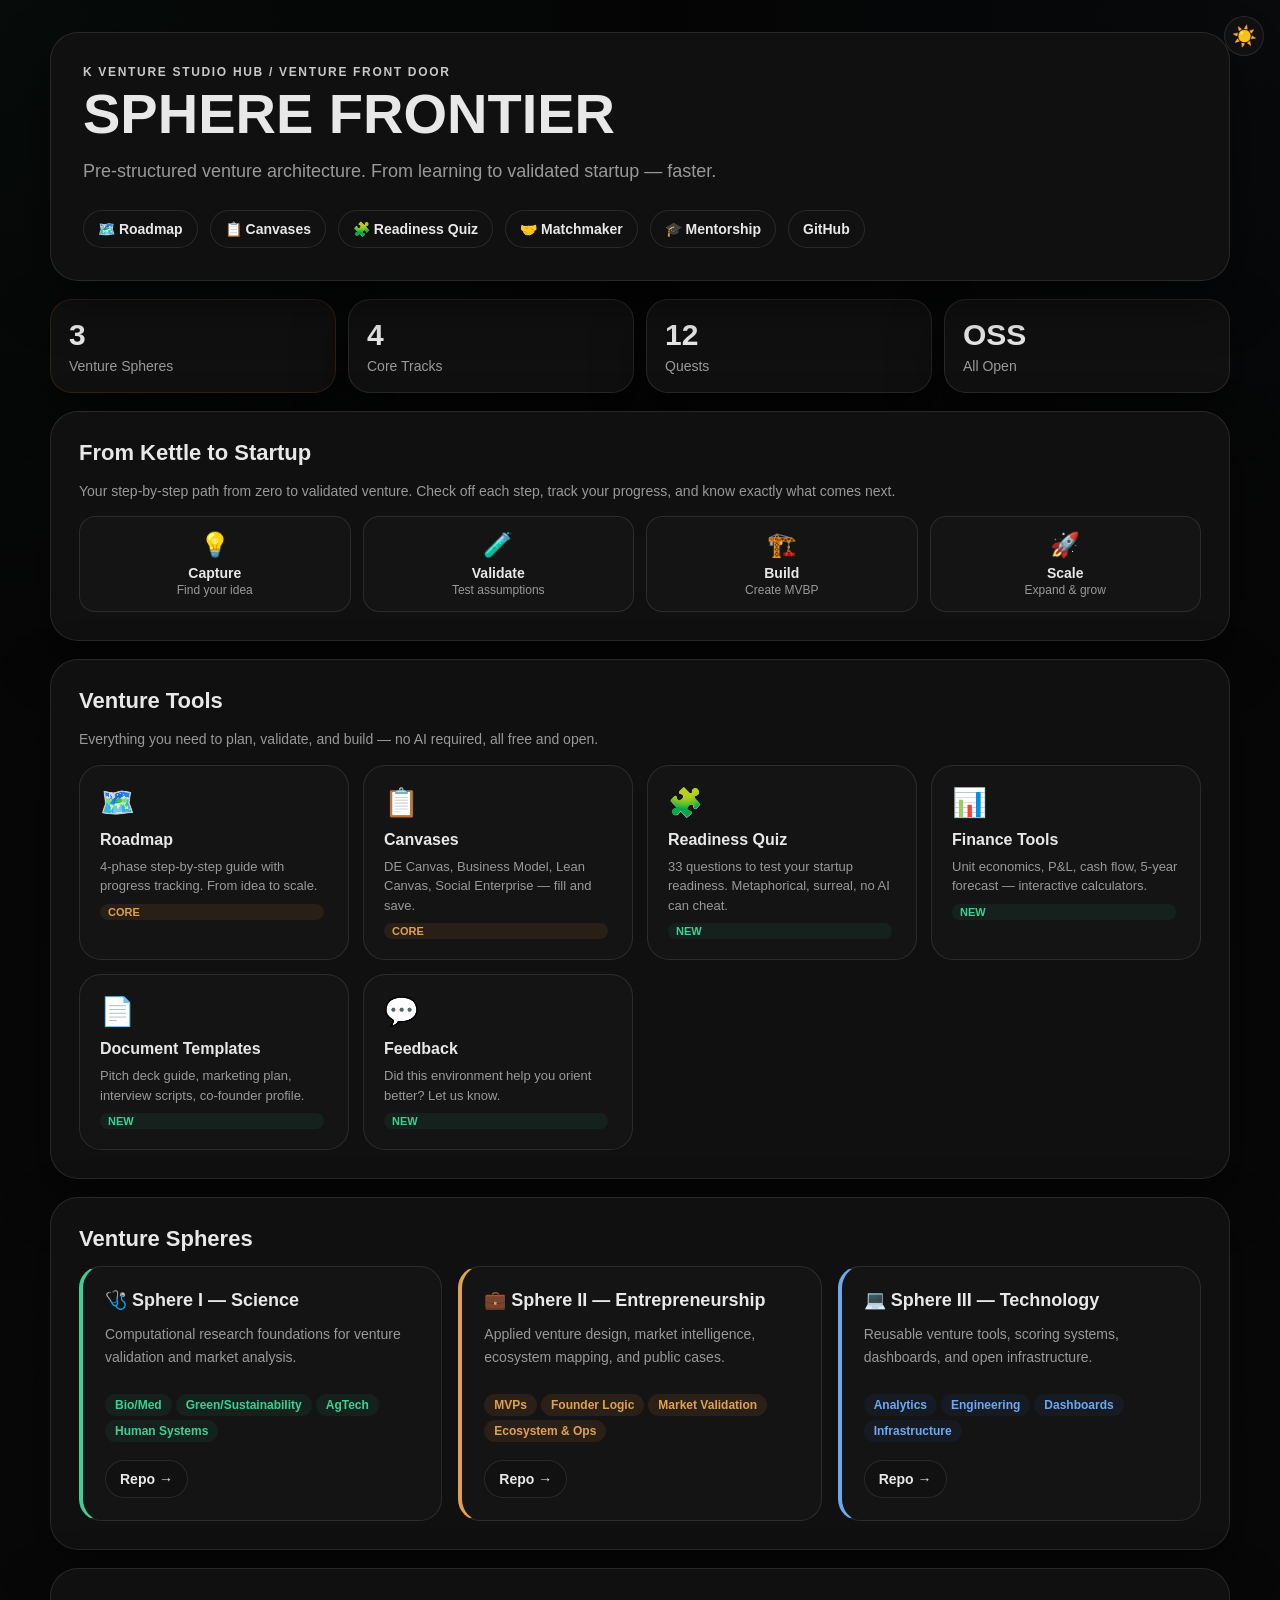
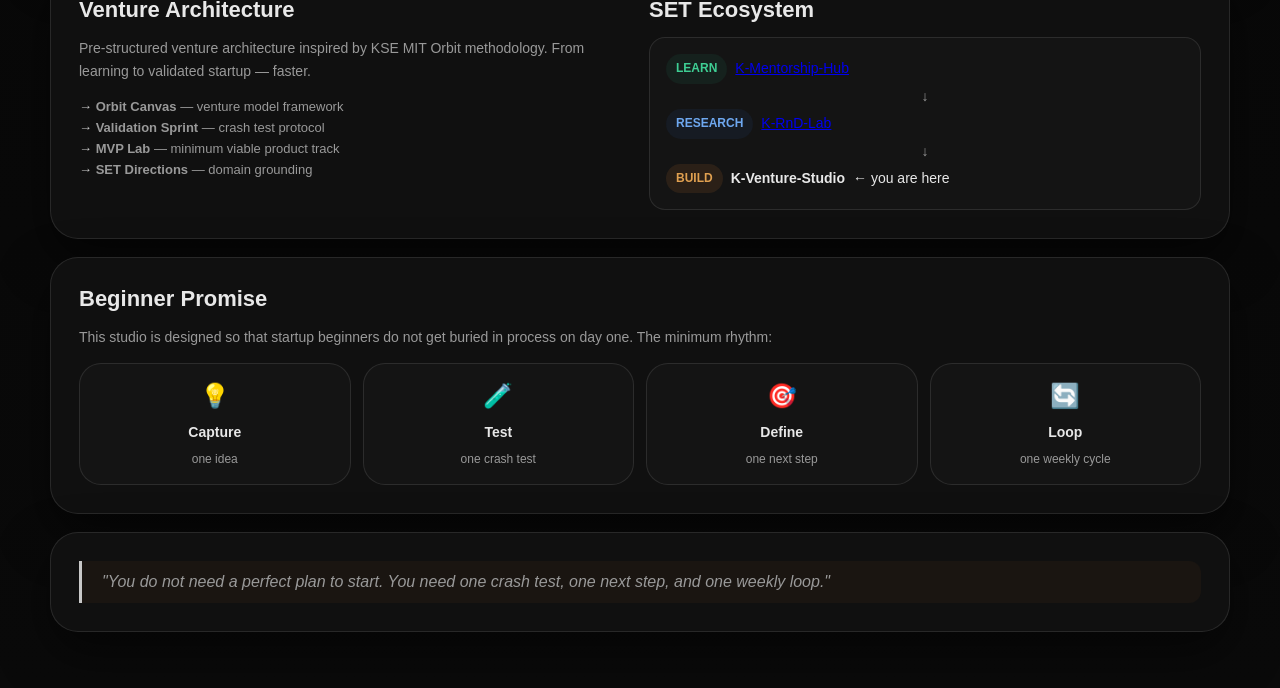
==== commit bb5dc60d: "fix: unify Technology emoji to laptop across all hubs" ====
--- a/index.html
+++ b/index.html
@@ -153,7 +153,7 @@
           </div>
         </article>
         <article class="sphere-card sphere-t">
-          <h3>⚙️ Sphere III — Technology</h3>
+          <h3>💻 Sphere III — Technology</h3>
           <p>Reusable venture tools, scoring systems, dashboards, and open infrastructure.</p>
           <div style="display:flex;gap:4px;flex-wrap:wrap;margin:6px 0"><span class="chip chip-t">Analytics</span><span class="chip chip-t">Engineering</span><span class="chip chip-t">Dashboards</span><span class="chip chip-t">Infrastructure</span></div>
           <div class="card-links">
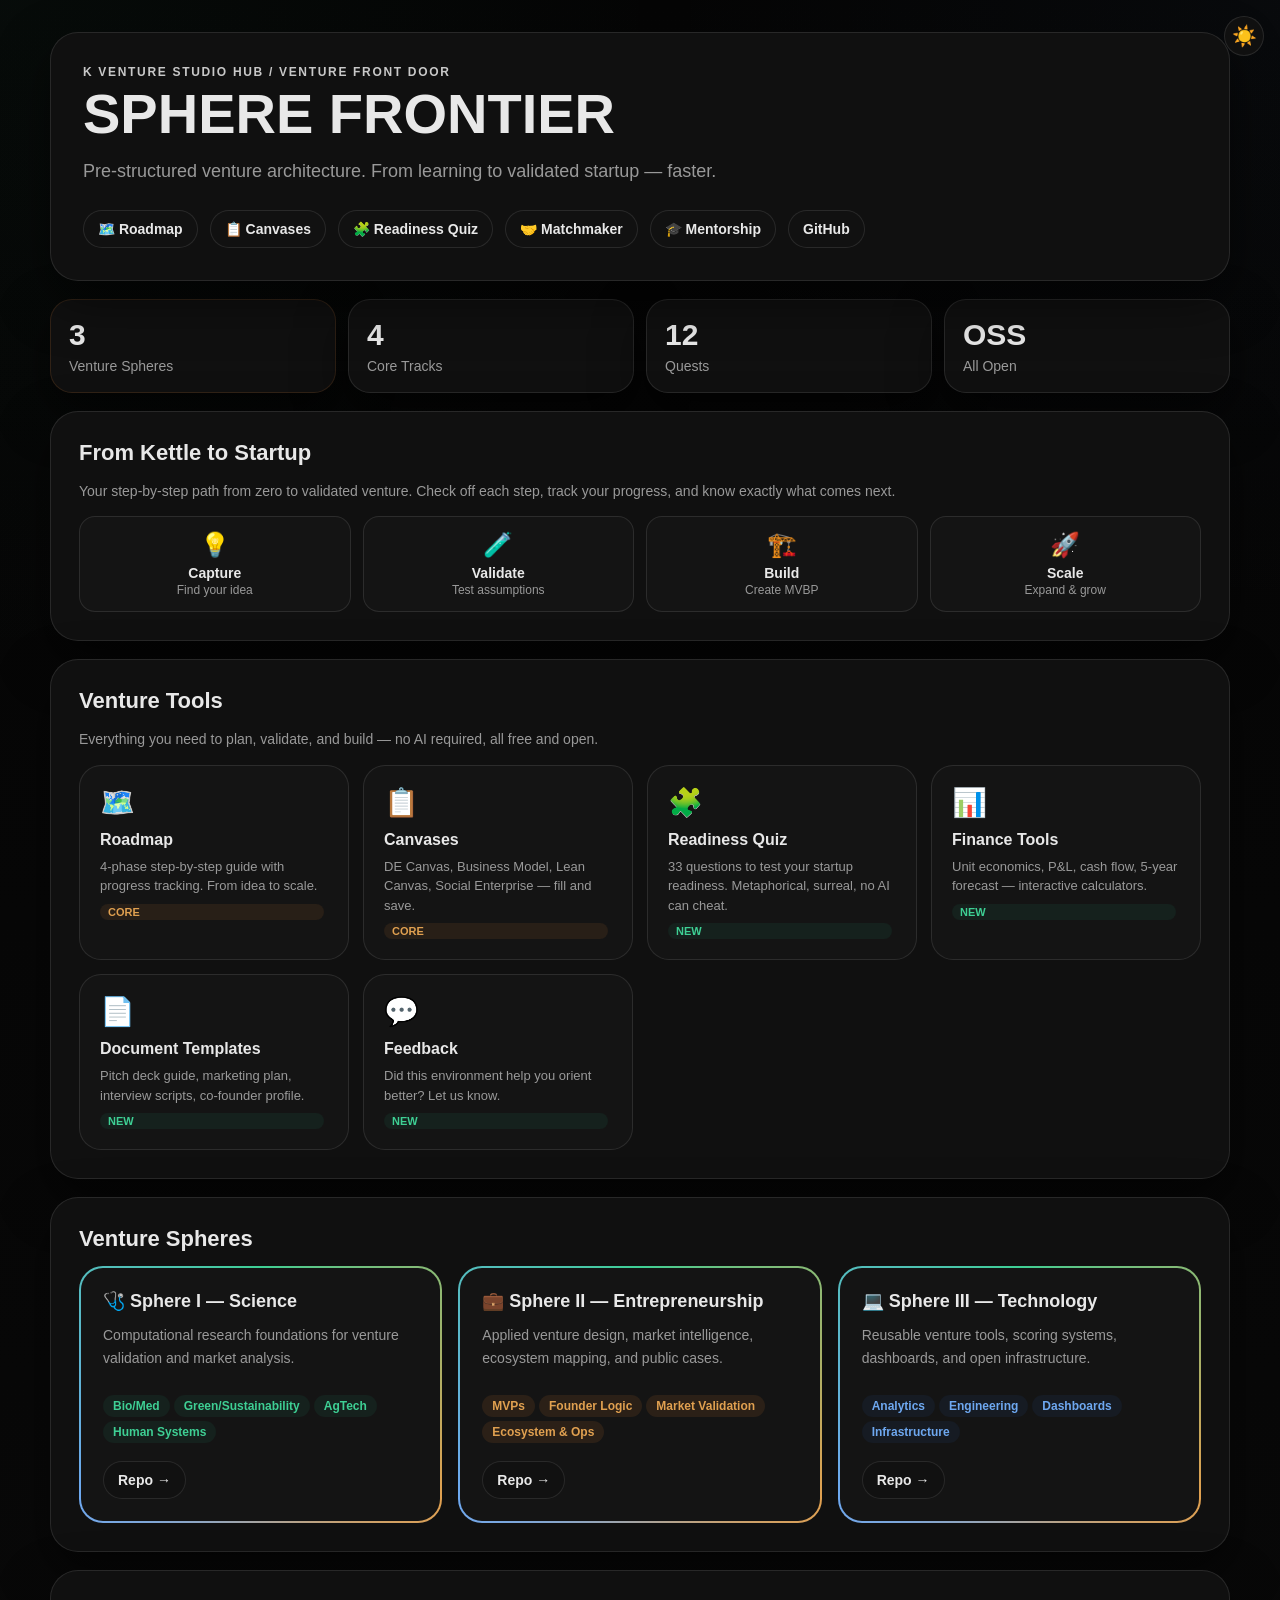
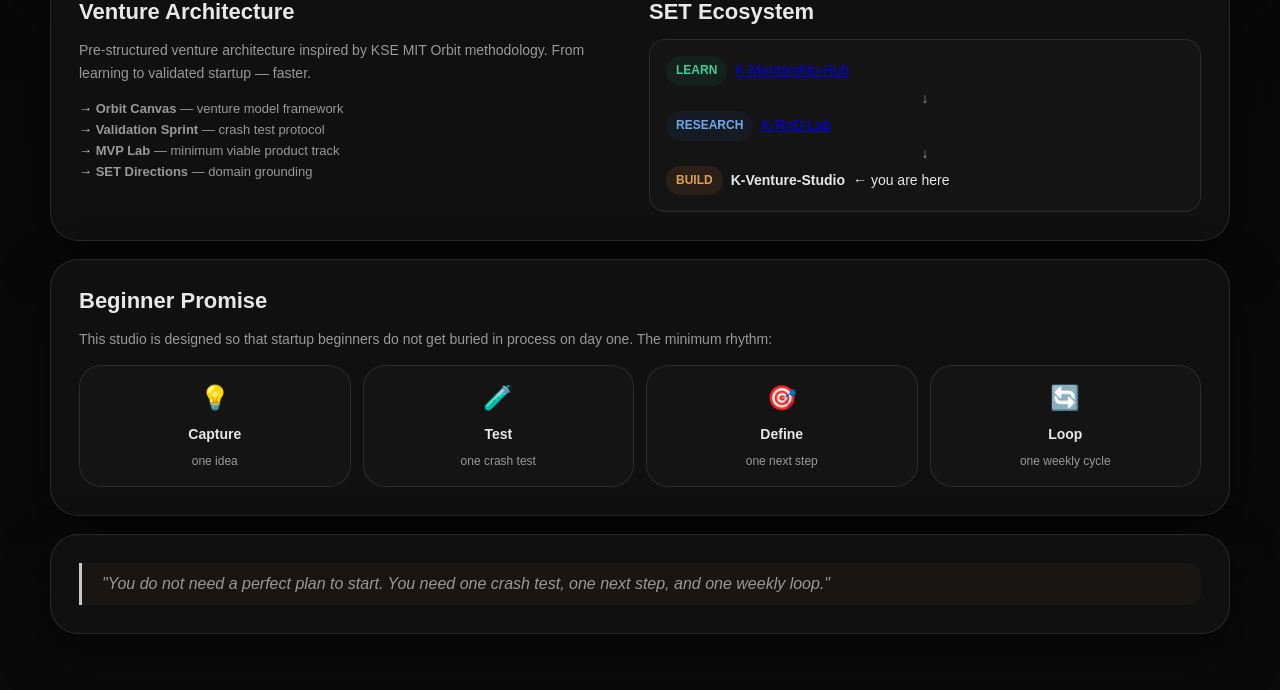
==== commit a92ed97a: "feat: add animated gradient border on sphere cards" ====
--- a/index.html
+++ b/index.html
@@ -136,30 +136,30 @@
     <section class="panel-section">
       <h2>Venture Spheres</h2>
       <div class="sphere-grid">
-        <article class="sphere-card sphere-s">
+        <div class="glow-wrap"><article class="sphere-card sphere-s">
           <h3>🩺 Sphere I — Science</h3>
           <p>Computational research foundations for venture validation and market analysis.</p>
           <div style="display:flex;gap:4px;flex-wrap:wrap;margin:6px 0"><span class="chip chip-s">Bio/Med</span><span class="chip chip-s">Green/Sustainability</span><span class="chip chip-s">AgTech</span><span class="chip chip-s">Human Systems</span></div>
           <div class="card-links">
             <a href="https://github.com/K-RnD-Lab/SPHERE-I-SCIENCE" target="_blank" rel="noreferrer" class="link-pill">Repo →</a>
           </div>
-        </article>
-        <article class="sphere-card sphere-e">
+        </article></div>
+        <div class="glow-wrap"><article class="sphere-card sphere-e">
           <h3>💼 Sphere II — Entrepreneurship</h3>
           <p>Applied venture design, market intelligence, ecosystem mapping, and public cases.</p>
           <div style="display:flex;gap:4px;flex-wrap:wrap;margin:6px 0"><span class="chip chip-e">MVPs</span><span class="chip chip-e">Founder Logic</span><span class="chip chip-e">Market Validation</span><span class="chip chip-e">Ecosystem & Ops</span></div>
           <div class="card-links">
             <a href="https://github.com/K-Venture-Studio-Hub/SPHERE-II-ENTREPRENEURSHIP" target="_blank" rel="noreferrer" class="link-pill">Repo →</a>
           </div>
-        </article>
-        <article class="sphere-card sphere-t">
+        </article></div>
+        <div class="glow-wrap"><article class="sphere-card sphere-t">
           <h3>💻 Sphere III — Technology</h3>
           <p>Reusable venture tools, scoring systems, dashboards, and open infrastructure.</p>
           <div style="display:flex;gap:4px;flex-wrap:wrap;margin:6px 0"><span class="chip chip-t">Analytics</span><span class="chip chip-t">Engineering</span><span class="chip chip-t">Dashboards</span><span class="chip chip-t">Infrastructure</span></div>
           <div class="card-links">
             <a href="https://github.com/K-RnD-Lab/SPHERE-III-TECHNOLOGY" target="_blank" rel="noreferrer" class="link-pill">Repo →</a>
           </div>
-        </article>
+        </article></div>
       </div>
     </section>
 
--- a/assets/css/venture-studio.css
+++ b/assets/css/venture-studio.css
@@ -195,12 +195,19 @@
 
 /* Sphere grid (Venture Studio specific) */
 .sphere-grid{display:grid;grid-template-columns:repeat(auto-fill,minmax(280px,1fr));gap:16px}
-.sphere-card{background:var(--card-bg);border:1px solid var(--line);border-radius:22px;padding:22px;display:flex;flex-direction:column;gap:8px}
+.sphere-card{background:var(--card-bg);border:1px solid var(--line);border-radius:22px;padding:22px;display:flex;flex-direction:column;gap:8px;position:relative}
 .sphere-card h3{margin:0 0 4px;font-size:18px}
 .sphere-card p{margin:0 0 12px;color:var(--muted);font-size:14px;line-height:1.6}
 .sphere-s{border-left:4px solid var(--science)}
 .sphere-e{border-left:4px solid var(--entrepreneurship)}
 .sphere-t{border-left:4px solid var(--technology)}
+
+/* Animated gradient border */
+@keyframes borderSpin{to{--angle:360deg}}
+@property --angle{syntax:"<angle>";initial-value:0deg;inherits:false}
+.glow-wrap{position:relative;border-radius:24px;padding:2px;background:conic-gradient(from var(--angle),var(--science),var(--entrepreneurship),var(--technology),var(--science));animation:borderSpin 4s linear infinite}
+.glow-wrap .sphere-card{border:none;border-radius:22px;background:var(--card-bg)}
+[data-theme="dark"] .glow-wrap{background:conic-gradient(from var(--angle),var(--science),var(--entrepreneurship),var(--technology),var(--science))}
 .card-links{display:flex;gap:8px;flex-wrap:wrap;margin-top:auto;padding-top:4px}
 .venture-list{list-style:none;padding:0!important;margin:0 0 10px!important;font-size:13px;color:var(--muted)}
 .venture-list li{padding:3px 0}
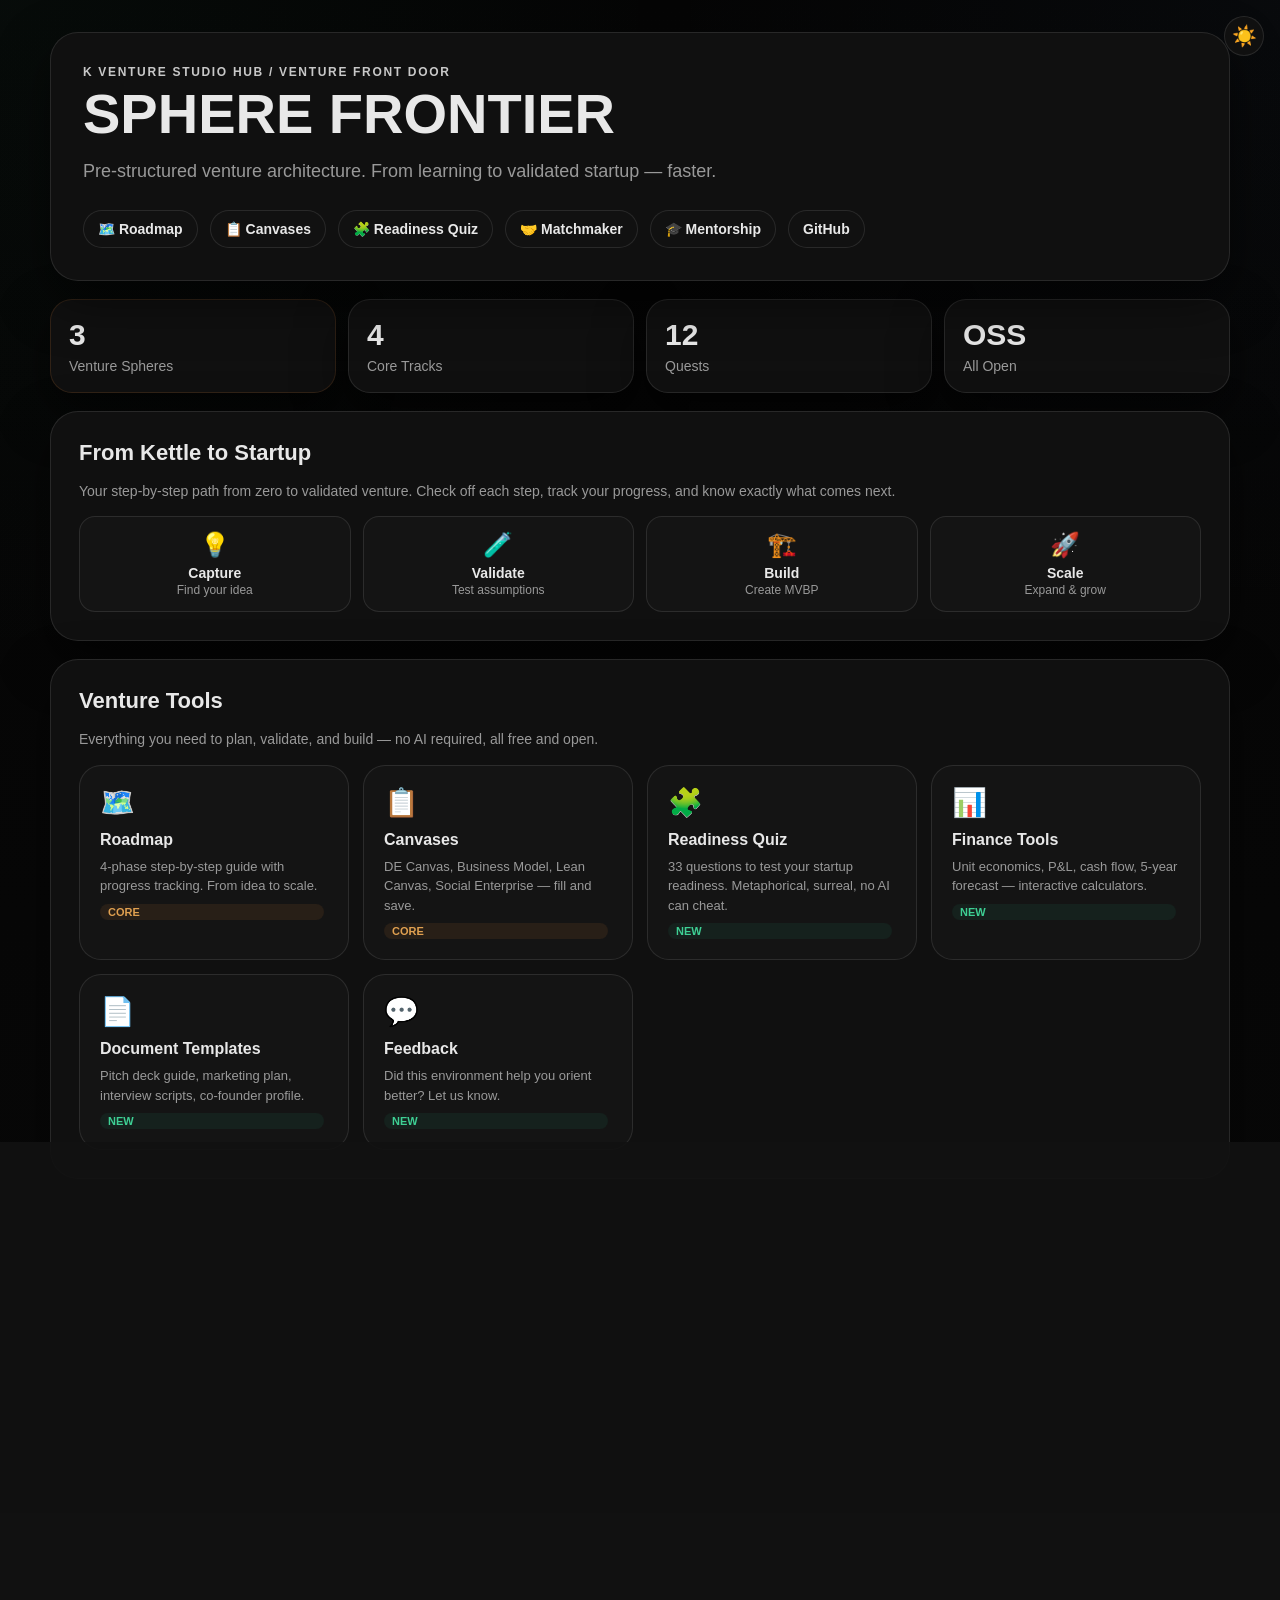
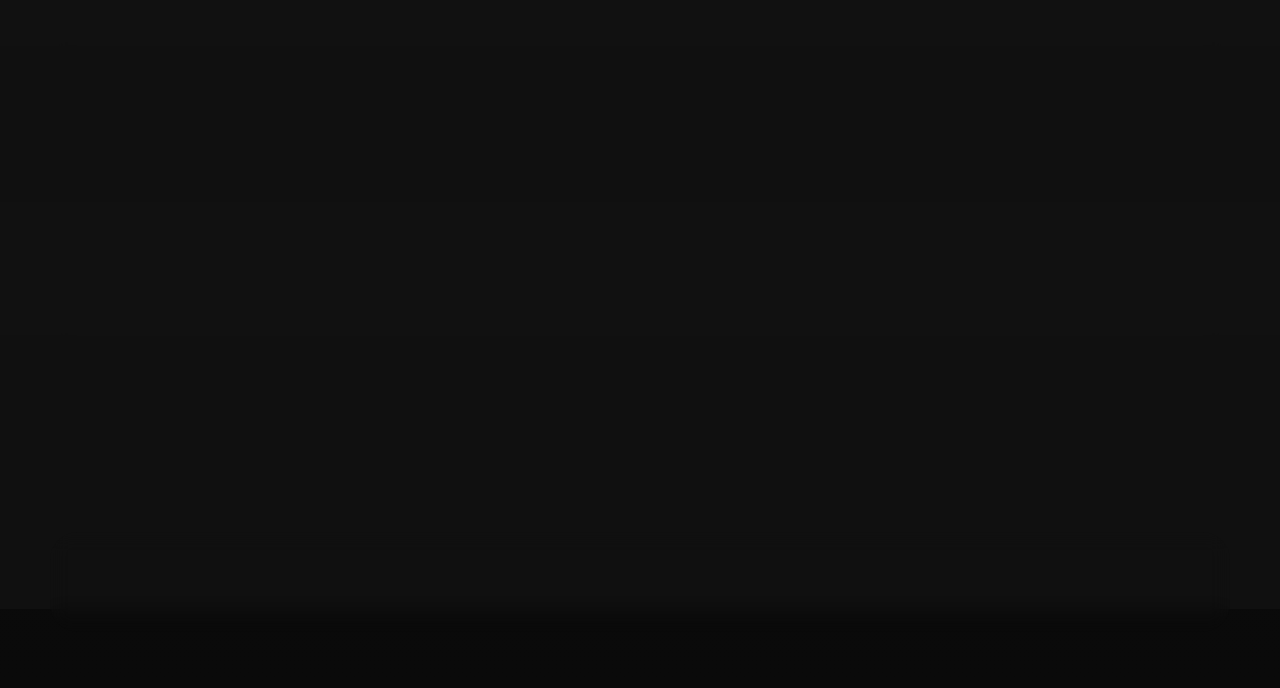
==== commit 8990d609: "fix: rename hub display names to bracket format [K Venture Studio], [K-RnD Lab], [K Mentorship Hub]" ====
--- a/index.html
+++ b/index.html
@@ -178,11 +178,11 @@
         <div>
           <h2>SET Ecosystem</h2>
           <div style="background:var(--card-bg);border:1px solid var(--line);border-radius:16px;padding:16px;font-size:14px;line-height:1.8">
-            <div style="display:flex;align-items:center;gap:8px"><span class="chip chip-s">LEARN</span> <a href="https://sphere-mentorship-hub.vercel.app" target="_blank" rel="noreferrer">K-Mentorship-Hub</a></div>
+            <div style="display:flex;align-items:center;gap:8px"><span class="chip chip-s">LEARN</span> <a href="https://sphere-mentorship-hub.vercel.app" target="_blank" rel="noreferrer">[K Mentorship Hub]</a></div>
             <div style="text-align:center;color:var(--muted)">↓</div>
-            <div style="display:flex;align-items:center;gap:8px"><span class="chip chip-t">RESEARCH</span> <a href="https://sphere-rnd-lab.vercel.app" target="_blank" rel="noreferrer">K-RnD-Lab</a></div>
+            <div style="display:flex;align-items:center;gap:8px"><span class="chip chip-t">RESEARCH</span> <a href="https://sphere-rnd-lab.vercel.app" target="_blank" rel="noreferrer">[K-RnD Lab]</a></div>
             <div style="text-align:center;color:var(--muted)">↓</div>
-            <div style="display:flex;align-items:center;gap:8px"><span class="chip chip-e">BUILD</span> <strong>K-Venture-Studio</strong> ← you are here</div>
+            <div style="display:flex;align-items:center;gap:8px"><span class="chip chip-e">BUILD</span> <strong>[K Venture Studio]</strong> ← you are here</div>
           </div>
         </div>
       </div>
--- a/assets/css/venture-studio.css
+++ b/assets/css/venture-studio.css
@@ -205,9 +205,9 @@
 /* Animated gradient border */
 @keyframes borderSpin{to{--angle:360deg}}
 @property --angle{syntax:"<angle>";initial-value:0deg;inherits:false}
-.glow-wrap{position:relative;border-radius:24px;padding:2px;background:conic-gradient(from var(--angle),var(--science),var(--entrepreneurship),var(--technology),var(--science));animation:borderSpin 4s linear infinite}
+.glow-wrap{position:relative;border-radius:23px;padding:1px;background:conic-gradient(from var(--angle),rgba(181,107,45,.15),rgba(181,107,45,.5),rgba(181,107,45,.15));animation:borderSpin 25s linear infinite}
 .glow-wrap .sphere-card{border:none;border-radius:22px;background:var(--card-bg)}
-[data-theme="dark"] .glow-wrap{background:conic-gradient(from var(--angle),var(--science),var(--entrepreneurship),var(--technology),var(--science))}
+[data-theme="dark"] .glow-wrap{background:conic-gradient(from var(--angle),rgba(224,160,80,.05),rgba(224,160,80,.35),rgba(224,160,80,.05))}
 .card-links{display:flex;gap:8px;flex-wrap:wrap;margin-top:auto;padding-top:4px}
 .venture-list{list-style:none;padding:0!important;margin:0 0 10px!important;font-size:13px;color:var(--muted)}
 .venture-list li{padding:3px 0}
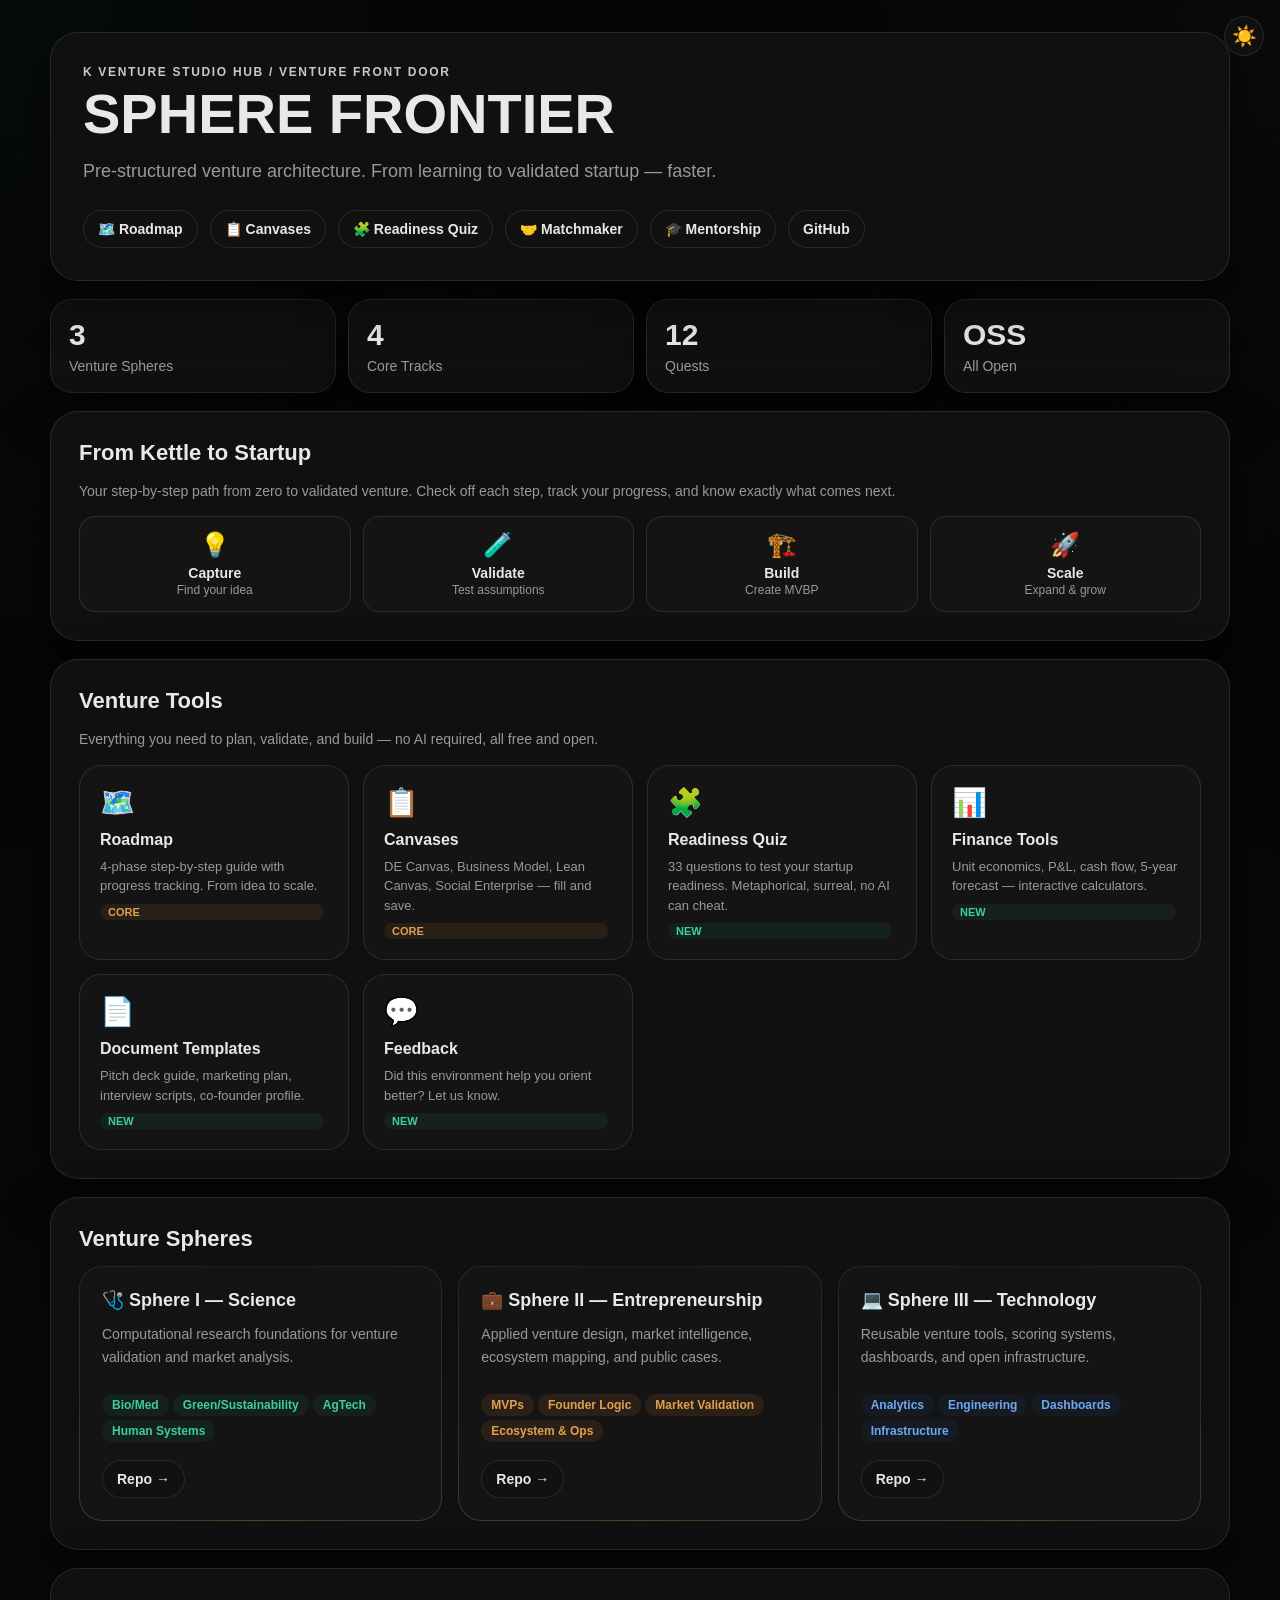
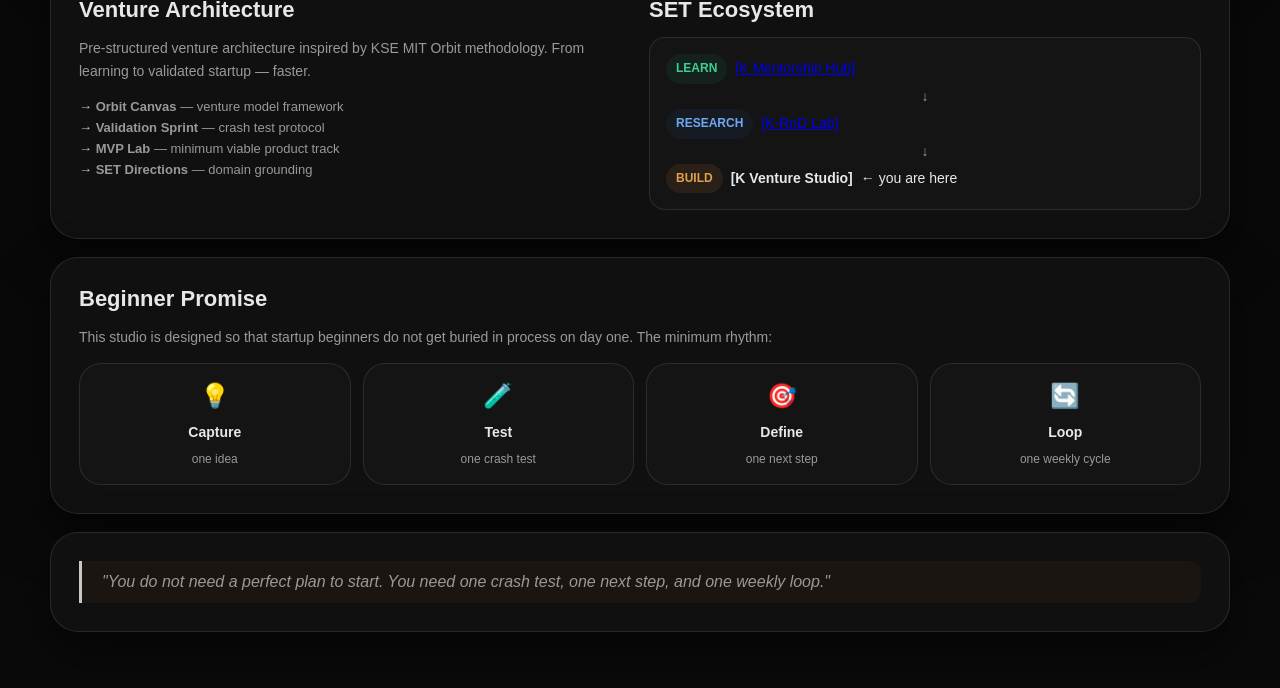
==== commit 3d51103d: "chore: trigger redeploy with bracket names update" ====
--- a/index.html
+++ b/index.html
@@ -224,3 +224,4 @@
   <script>document.getElementById("themeToggle").addEventListener("click",function(){const c=this.textContent==="🌙"?"dark":"light";document.documentElement.setAttribute("data-theme",c);localStorage.setItem("theme",c);this.textContent=c==="dark"?"☀️":"🌙";});</script>
 </body>
 </html>
+<!-- v2 -->
